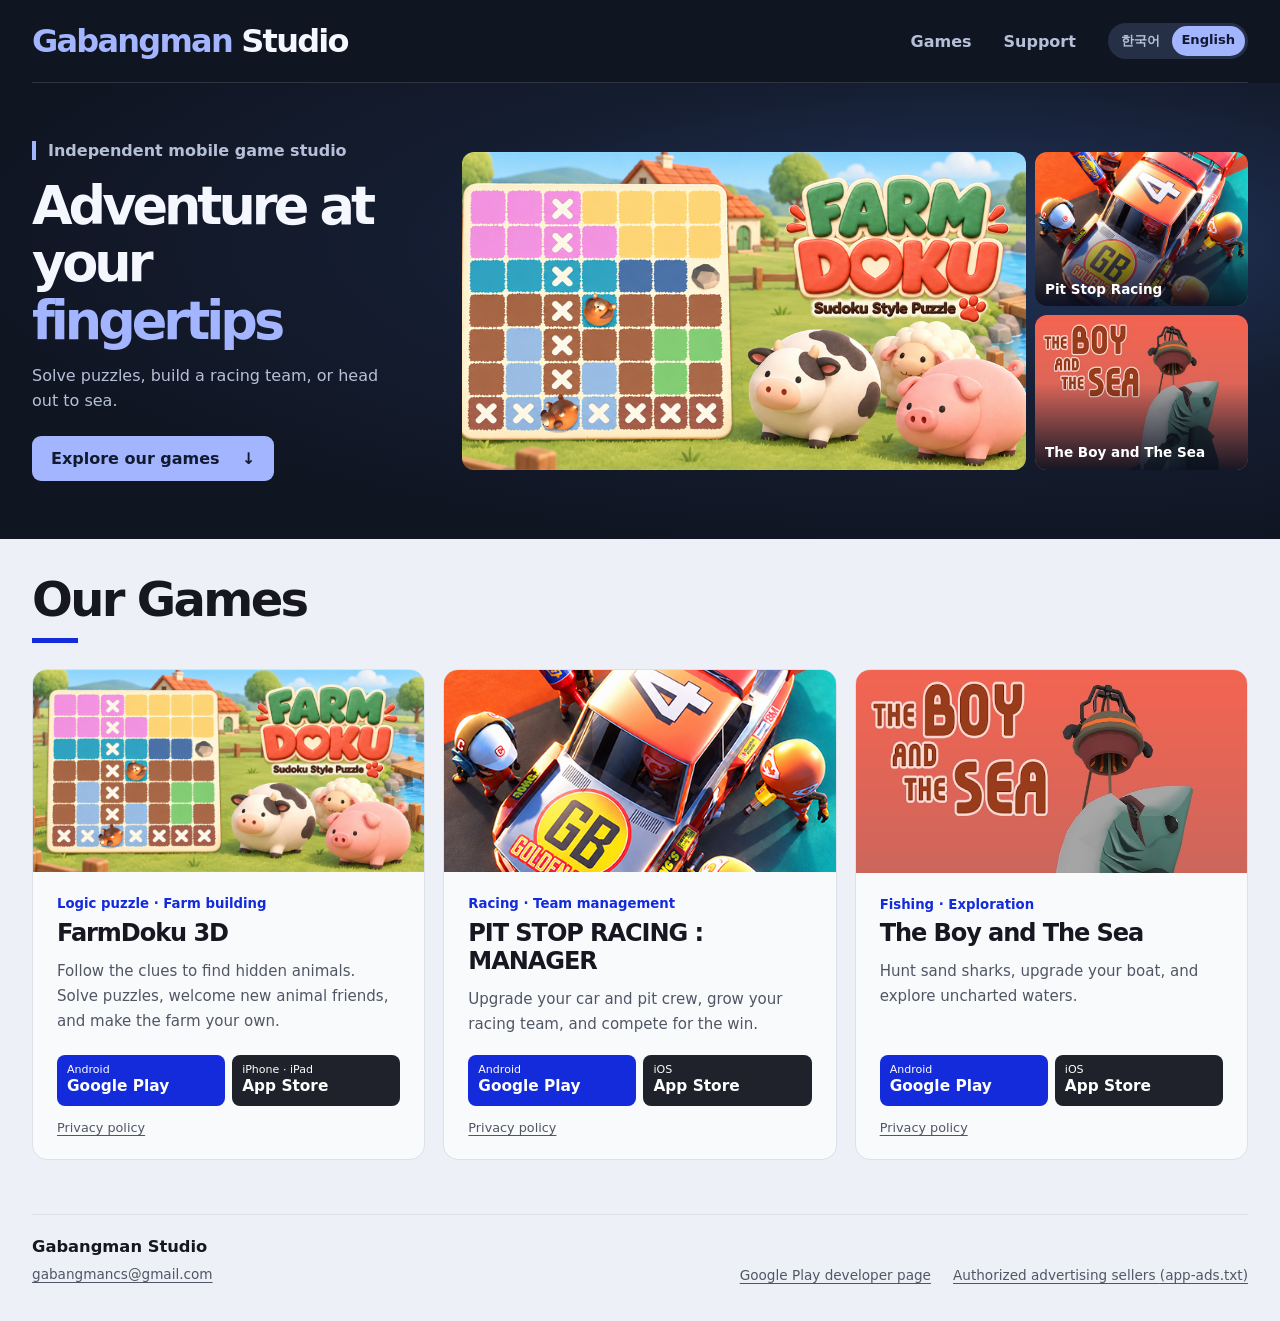
==== en/index.html @ d131b705 "Publish bilingual Gabangman Studio game showcase" ====
<!doctype html>
<html lang="en">
<head>
  <meta charset="utf-8">
  <meta name="viewport" content="width=device-width, initial-scale=1">
  <meta name="description" content="Explore Gabangman Studio games: FarmDoku 3D, Pit Stop Racing: Manager, and The Boy and The Sea.">
  <meta name="theme-color" content="#101522">
  <meta property="og:title" content="Gabangman Studio">
  <meta property="og:description" content="Adventure at your fingertips. Explore mobile games by Gabangman Studio.">
  <meta property="og:url" content="https://gabangman.github.io/en/">
  <meta property="og:image" content="https://gabangman.github.io/images/farmdoku.png">
  <link rel="alternate" hreflang="ko" href="https://gabangman.github.io/">
  <link rel="alternate" hreflang="en" href="https://gabangman.github.io/en/">
  <title>Gabangman Studio</title>
  <link rel="stylesheet" href="../styles.css">
</head>
<body>
  <a class="skip" href="#main">Skip to content</a>
  <div class="header-band">
    <header class="shell site-header">
      <a class="wordmark" href="./"><span>Gabangman</span> Studio</a>
      <div class="header-actions">
        <nav class="site-nav" aria-label="Main navigation">
          <a href="#games">Games</a>
          <a href="#support">Support</a>
        </nav>
        <nav class="language" aria-label="Language">
          <a href="../" hreflang="ko" lang="ko">한국어</a>
          <a href="./" hreflang="en" lang="en" aria-current="page">English</a>
        </nav>
      </div>
    </header>
  </div>
  <main id="main">
    <section class="hero-band" aria-labelledby="hero-title">
      <div class="shell hero">
        <div class="hero-copy">
          <p class="eyebrow">Independent mobile game studio</p>
          <h1 id="hero-title">Adventure at<br>your <em>fingertips</em></h1>
          <p class="hero-description">Solve puzzles, build a racing team, or head out to sea.</p>
          <a class="primary" href="#games">Explore our games <span aria-hidden="true">↓</span></a>
        </div>
        <div class="hero-gallery">
          <a class="hero-feature" href="#farmdoku" aria-label="FarmDoku 3D">
            <img class="hero-art" src="../images/farmdoku.png" width="1024" height="500" fetchpriority="high" alt="A colorful puzzle board and round animals on a FarmDoku 3D farm">
          </a>
          <a class="hero-tile" href="#pit-stop-racing" aria-label="Pit Stop Racing: Manager">
            <img class="racing" src="../images/pit-stop-racing.png" width="512" height="512" alt="">
            <span>Pit Stop Racing</span>
          </a>
          <a class="hero-tile" href="#the-boy-and-the-sea" aria-label="The Boy and The Sea">
            <img class="sea" src="../images/the-boy-and-the-sea.jpg" width="720" height="1280" alt="">
            <span>The Boy and The Sea</span>
          </a>
        </div>
      </div>
    </section>
    <section class="shell games" id="games" aria-labelledby="games-title">
      <h2 id="games-title" lang="en">Our Games</h2>
      <div class="game-grid">
        <article class="game" id="farmdoku">
          <img class="game-art farm" src="../images/farmdoku.png" width="1024" height="500" loading="lazy" alt="FarmDoku 3D puzzle and farm artwork">
          <div class="game-copy">
            <p class="genre">Logic puzzle · Farm building</p>
            <h3>FarmDoku 3D</h3>
            <p class="description">Follow the clues to find hidden animals. Solve puzzles, welcome new animal friends, and make the farm your own.</p>
            <div class="stores" aria-label="Download FarmDoku 3D">
              <a class="store play" href="https://play.google.com/store/apps/details?id=com.gabangmanstudio.farmdoku" aria-label="FarmDoku 3D Google Play"><small>Android</small><strong>Google Play</strong></a>
              <a class="store apple" href="https://apps.apple.com/app/id6829383955" aria-label="FarmDoku 3D App Store"><small>iPhone · iPad</small><strong>App Store</strong></a>
            </div>
            <a class="policy" href="https://sites.google.com/view/farmdoku-privacy-policy">Privacy policy</a>
          </div>
        </article>
        <article class="game" id="pit-stop-racing">
          <img class="game-art racing" src="../images/pit-stop-racing.png" width="512" height="512" loading="lazy" alt="Race car and pit crew in the official Pit Stop Racing store artwork">
          <div class="game-copy">
            <p class="genre">Racing · Team management</p>
            <h3>PIT STOP RACING : MANAGER</h3>
            <p class="description">Upgrade your car and pit crew, grow your racing team, and compete for the win.</p>
            <div class="stores" aria-label="Download Pit Stop Racing: Manager">
              <a class="store play" href="https://play.google.com/store/apps/details?id=com.gabangmanstudio.psrmanager" aria-label="Pit Stop Racing: Manager on Google Play"><small>Android</small><strong>Google Play</strong></a>
              <a class="store apple" href="https://apps.apple.com/app/id1246080229" aria-label="Pit Stop Racing: Manager on the App Store"><small>iOS</small><strong>App Store</strong></a>
            </div>
            <a class="policy" href="https://sites.google.com/view/psr-manager-privacy">Privacy policy</a>
          </div>
        </article>
        <article class="game" id="the-boy-and-the-sea">
          <img class="game-art sea" src="../images/the-boy-and-the-sea.jpg" width="720" height="1280" loading="lazy" alt="English poster for The Boy and The Sea featuring a giant shark">
          <div class="game-copy">
            <p class="genre">Fishing · Exploration</p>
            <h3>The Boy and The Sea</h3>
            <p class="description">Hunt sand sharks, upgrade your boat, and explore uncharted waters.</p>
            <div class="stores" aria-label="Download The Boy and The Sea">
              <a class="store play" href="https://play.google.com/store/apps/details?id=com.Gabangman.SandShark" aria-label="The Boy and The Sea on Google Play"><small>Android</small><strong>Google Play</strong></a>
              <a class="store apple" href="https://apps.apple.com/app/id1565817531" aria-label="The Boy and The Sea on the App Store"><small>iOS</small><strong>App Store</strong></a>
            </div>
            <a class="policy" href="https://sites.google.com/view/the-boy-and-the-sea-privacy">Privacy policy</a>
          </div>
        </article>
      </div>
    </section>
  </main>
  <footer class="shell site-footer" id="support">
    <div>
      <h2>Gabangman Studio</h2>
      <a href="mailto:gabangmancs@gmail.com">gabangmancs@gmail.com</a>
    </div>
    <nav aria-label="Studio support">
      <a href="https://play.google.com/store/apps/dev?id=7177664550778163232">Google Play developer page</a>
      <a href="/app-ads.txt">Authorized advertising sellers <span lang="en">(app-ads.txt)</span></a>
    </nav>
  </footer>
</body>
</html>
---- styles.css ----
:root {
  color-scheme: light;
  --ink: #161720;
  --muted: #515665;
  --blue: #142bdc;
  --line: #dce0e8;
  font-family: "Pretendard", "Noto Sans KR", "Malgun Gothic", system-ui, sans-serif;
  color: var(--ink);
  background: #edf0f6;
  scroll-behavior: smooth;
}
*, *::before, *::after { box-sizing: border-box; }
body { margin: 0; }
a { color: inherit; }
a:focus-visible { outline: 3px solid var(--blue); outline-offset: 4px; }
img { display: block; max-width: 100%; }
.shell { width: min(100% - 64px, 1320px); margin-inline: auto; }
.skip { position: absolute; left: 12px; top: 10px; transform: translateY(-160%); background: white; padding: .7em 1em; z-index: 1; }
.skip:focus { transform: none; }
.header-band, .hero-band {
  --stage-ink: #f5f7ff;
  --stage-muted: #b5c0d8;
  --stage-accent: #a4b5ff;
  background: #101522;
  color: var(--stage-ink);
}
.hero-band {
  background: radial-gradient(ellipse at 76% 35%, #23365f 0%, #151e32 38%, #101522 75%);
}
.header-band a:focus-visible, .hero-band a:focus-visible { outline-color: var(--stage-accent); }
.site-header { display: flex; justify-content: space-between; align-items: center; gap: 18px; padding-block: 22px; border-bottom: 1px solid #e5edff24; }
.wordmark { font-size: clamp(1.16rem, 2.5vw, 2rem); font-weight: 900; letter-spacing: -.055em; text-decoration: none; white-space: nowrap; }
.wordmark span { color: var(--stage-accent); }
.header-actions, .site-nav { display: flex; align-items: center; gap: clamp(14px, 2.5vw, 34px); }
.site-header nav a { font-weight: 800; text-decoration: none; color: var(--stage-muted); white-space: nowrap; }
.language { display: flex; gap: 2px; padding: 3px; background: #253047; border-radius: 999px; }
.language a { display: block; padding: .44em .75em; font-size: .82rem; border-radius: 999px; }
.language a[aria-current="page"] { background: var(--stage-accent); color: #111a31; }
.site-header nav a:not([aria-current]):hover { color: white; }
.policy:hover, .site-footer a:hover { color: var(--blue); }
.hero { display: grid; grid-template-columns: minmax(0, .77fr) minmax(0, 1.6fr); gap: clamp(22px, 4vw, 60px); align-items: center; padding-block: clamp(28px, 4.5vw, 64px); }
.eyebrow { border-left: 4px solid var(--stage-accent); color: var(--stage-muted); padding-left: 12px; font-size: clamp(.8rem, 1.45vw, 1rem); font-weight: 800; margin: 0 0 17px; }
h1 { font-size: clamp(2.22rem, 4.55vw, 4.5rem); line-height: 1.1; letter-spacing: -.076em; word-break: keep-all; margin: 0 0 14px; font-weight: 900; }
html[lang="en"] h1 { font-size: clamp(2.22rem, 4.1vw, 4.05rem); }
h1 em { font-style: normal; color: var(--stage-accent); }
.hero-description { margin: 0 0 23px; max-width: 34ch; color: var(--stage-muted); line-height: 1.55; word-break: keep-all; }
.primary { display: inline-flex; align-items: center; gap: 22px; padding: 13px 19px; border-radius: 9px; text-decoration: none; background: var(--stage-accent); color: #111a31; font-weight: 800; }
.primary:hover { background: #c0ccff; }
.hero-gallery { display: grid; grid-template: repeat(2, minmax(0, 1fr)) / minmax(0, 2.65fr) minmax(0, 1fr); gap: 9px; aspect-ratio: 2.48; }
.hero-gallery a { display: block; position: relative; isolation: isolate; border-radius: 12px; overflow: hidden; background: #202b43; text-decoration: none; }
.hero-gallery img { width: 100%; height: 100%; object-fit: cover; transition: transform .25s ease; }
.hero-gallery a:hover img { transform: scale(1.03); }
.hero-feature { grid-row: span 2; }
.hero-tile::after { content: ""; position: absolute; inset: 0; background: linear-gradient(transparent 44%, #090e1de8); }
.hero-tile span { position: absolute; z-index: 1; inset: auto 10px 9px; font-size: clamp(.72rem, 1.06vw, .94rem); line-height: 1.15; font-weight: 800; color: white; }
.hero-tile .sea { object-position: 50% 11%; }
.games { padding-block: 34px 54px; }
.games h2 { margin: 0 0 26px; font-size: clamp(1.95rem, 3.8vw, 3rem); line-height: 1.1; letter-spacing: -.055em; }
.games h2::after { content: ""; display: block; width: 46px; height: 5px; background: var(--blue); margin-top: 12px; }
.game-grid { display: grid; grid-template-columns: repeat(3, minmax(0, 1fr)); gap: 18px; }
.game { border: 1px solid var(--line); border-radius: 15px; overflow: hidden; min-width: 0; display: flex; flex-direction: column; background: #f9fafc; }
.game-art { width: 100%; height: auto; aspect-ratio: 1.93; object-fit: cover; }
.racing { object-position: center 49%; }
.sea { object-position: center 10%; }
.game-copy { display: flex; flex-direction: column; flex: 1; padding: clamp(15px, 2vw, 24px); }
.genre { margin: 0 0 .45rem; font-size: .83rem; color: var(--blue); font-weight: 800; }
.game h3 { font-size: clamp(1.12rem, 1.88vw, 1.72rem); line-height: 1.18; letter-spacing: -.045em; margin: 0; }
.english-title { display: block; margin-top: .3em; font-size: .69em; letter-spacing: -.02em; color: var(--muted); }
.description { margin: 12px 0 18px; color: var(--muted); line-height: 1.65; font-size: .94rem; word-break: keep-all; }
.stores { margin-top: auto; display: grid; grid-template-columns: repeat(2, minmax(0, 1fr)); gap: 7px; }
.store { padding: 8px 10px; border-radius: 8px; text-decoration: none; display: flex; flex-direction: column; justify-content: center; min-height: 50px; }
.store small { font-size: .69rem; line-height: 1.2; }
.store strong { font-size: clamp(.77rem, 1.2vw, .98rem); line-height: 1.4; }
.play { background: var(--blue); color: #fff; }
.play:hover { background: #1021ac; }
.apple { background: #20222b; color: #fff; }
.apple:hover { background: #343745; }
.policy { align-self: flex-start; margin-top: 14px; font-size: .8rem; color: var(--muted); text-underline-offset: 3px; }
.site-footer { display: flex; justify-content: space-between; gap: 20px; align-items: end; padding-block: 22px 38px; border-top: 1px solid var(--line); color: var(--muted); }
.site-footer h2 { font-size: 1.02rem; margin: 0 0 8px; color: var(--ink); }
.site-footer a { font-size: .85rem; text-underline-offset: 3px; }
.site-footer nav { display: flex; gap: 10px 22px; flex-wrap: wrap; }
@media (max-width: 840px) {
  .shell { width: calc(100% - 36px); }
  .hero { grid-template-columns: 1fr; gap: 25px; }
  h1 { font-size: clamp(2.55rem, 7.5vw, 4.4rem); }
  .game-grid { grid-template-columns: repeat(2, minmax(0, 1fr)); }
}
@media (max-width: 560px) {
  .site-header { padding-block: 14px; gap: 10px; }
  .site-nav { display: none; }
  .language a { font-size: .77rem; }
  .hero-gallery { grid-template: auto auto / repeat(2, minmax(0, 1fr)); aspect-ratio: auto; }
  .hero-feature { grid-row: auto; grid-column: span 2; aspect-ratio: 2.048; }
  .hero-tile { aspect-ratio: 2.05; }
  .game-grid { grid-template-columns: 1fr; gap: 15px; }
  .game h3 { font-size: 1.45rem; }
  .site-footer { align-items: start; flex-direction: column; }
}
@media (prefers-reduced-motion: reduce) { :root { scroll-behavior: auto; } .hero-gallery img { transition: none; } }
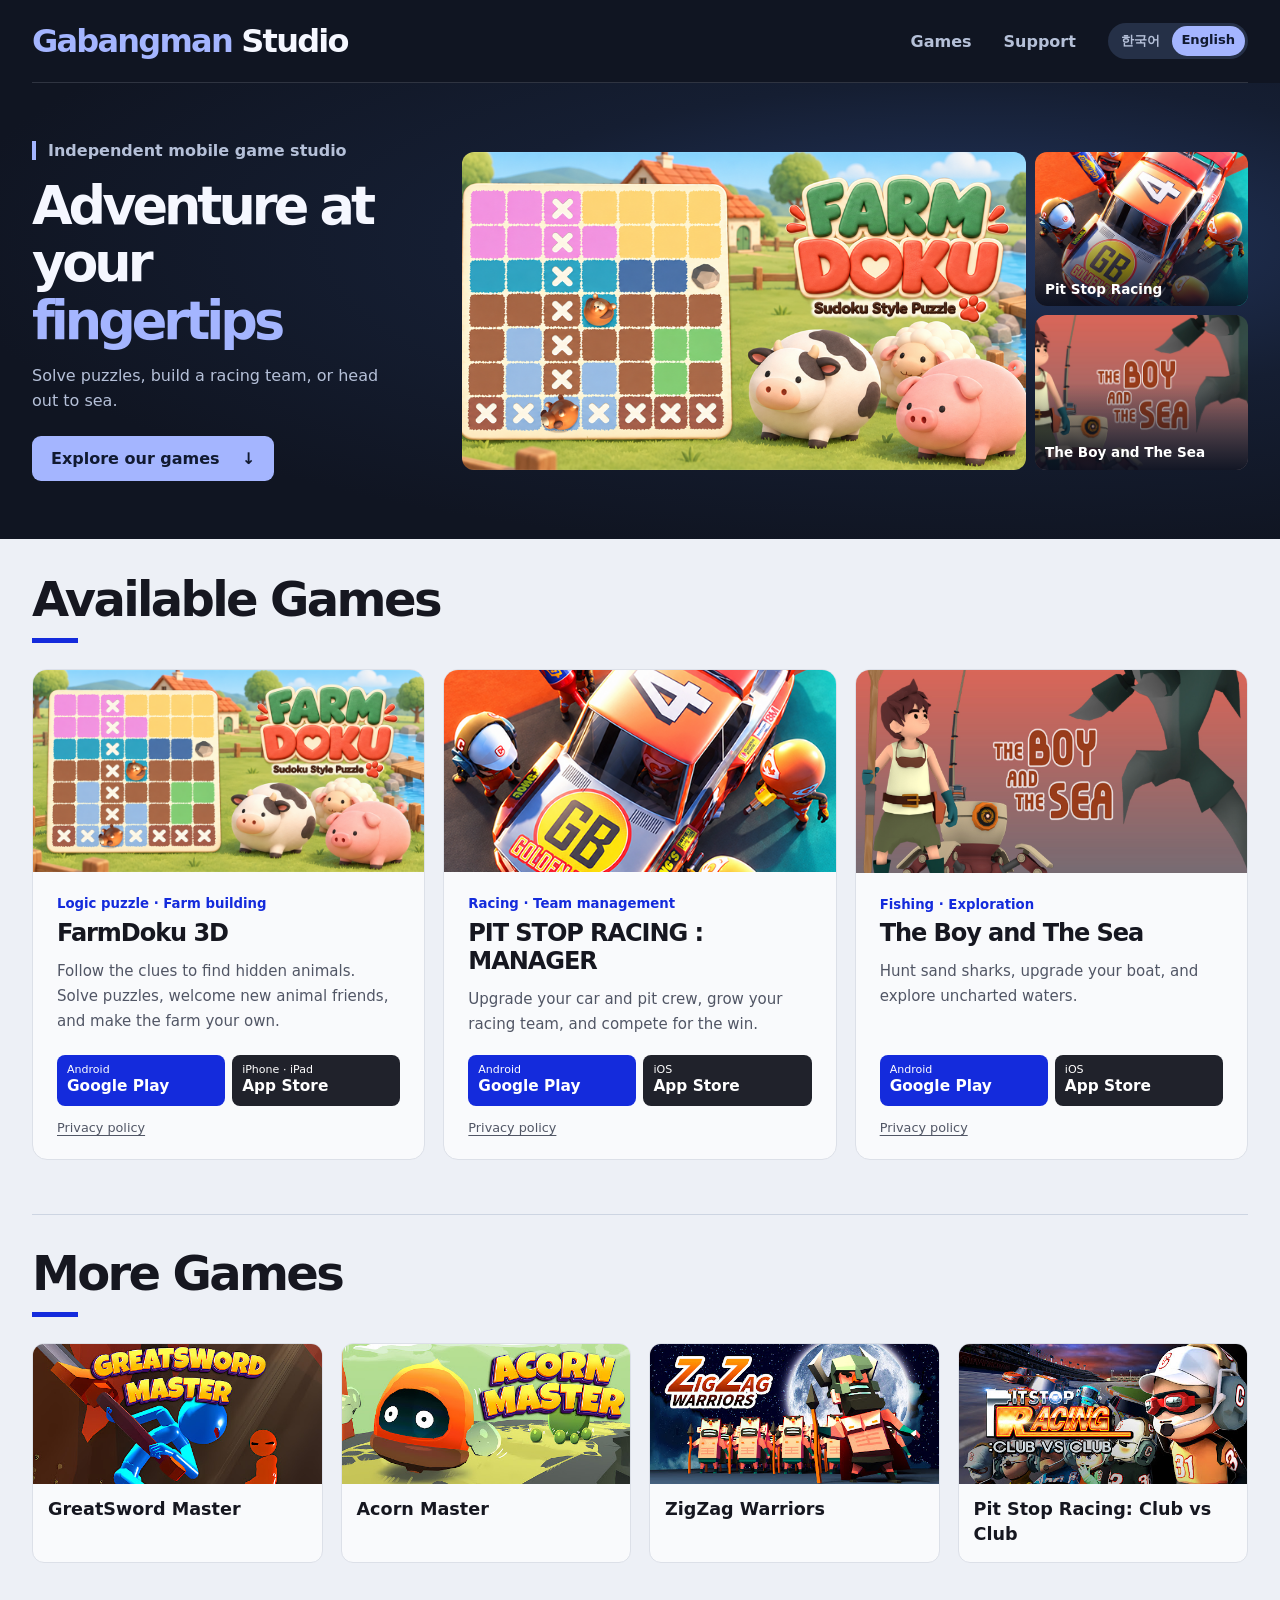
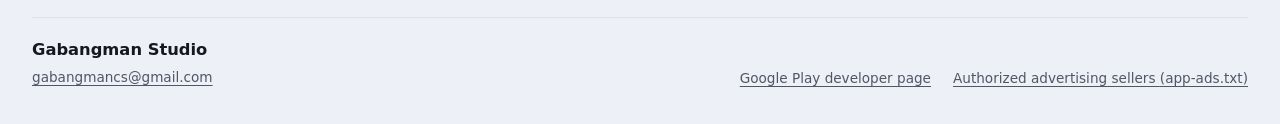
==== commit 0c8f060b: "Add more studio games and update Sea artwork" ====
--- a/en/index.html
+++ b/en/index.html
@@ -49,14 +49,14 @@
             <span>Pit Stop Racing</span>
           </a>
           <a class="hero-tile" href="#the-boy-and-the-sea" aria-label="The Boy and The Sea">
-            <img class="sea" src="../images/the-boy-and-the-sea.jpg" width="720" height="1280" alt="">
+            <img class="sea" src="../images/the-boy-and-the-sea.png" width="1321" height="652" alt="">
             <span>The Boy and The Sea</span>
           </a>
         </div>
       </div>
     </section>
     <section class="shell games" id="games" aria-labelledby="games-title">
-      <h2 id="games-title" lang="en">Our Games</h2>
+      <h2 id="games-title">Available Games</h2>
       <div class="game-grid">
         <article class="game" id="farmdoku">
           <img class="game-art farm" src="../images/farmdoku.png" width="1024" height="500" loading="lazy" alt="FarmDoku 3D puzzle and farm artwork">
@@ -85,7 +85,7 @@
           </div>
         </article>
         <article class="game" id="the-boy-and-the-sea">
-          <img class="game-art sea" src="../images/the-boy-and-the-sea.jpg" width="720" height="1280" loading="lazy" alt="English poster for The Boy and The Sea featuring a giant shark">
+          <img class="game-art sea" src="../images/the-boy-and-the-sea.png" width="1321" height="652" loading="lazy" alt="English poster for The Boy and The Sea featuring a giant shark">
           <div class="game-copy">
             <p class="genre">Fishing · Exploration</p>
             <h3>The Boy and The Sea</h3>
@@ -96,6 +96,27 @@
             </div>
             <a class="policy" href="https://sites.google.com/view/the-boy-and-the-sea-privacy">Privacy policy</a>
           </div>
+        </article>
+      </div>
+    </section>
+    <section class="shell archive" aria-labelledby="archive-title">
+      <h2 id="archive-title">More Games</h2>
+      <div class="archive-grid">
+        <article class="archive-game">
+          <img src="../images/greatsword-master.jpg" width="512" height="250" loading="lazy" alt="">
+          <h3>GreatSword Master</h3>
+        </article>
+        <article class="archive-game">
+          <img src="../images/acorn-master.jpg" width="512" height="250" loading="lazy" alt="">
+          <h3>Acorn Master</h3>
+        </article>
+        <article class="archive-game">
+          <img src="../images/zigzag-warriors.jpg" width="512" height="250" loading="lazy" alt="">
+          <h3>ZigZag Warriors</h3>
+        </article>
+        <article class="archive-game">
+          <img src="../images/pit-stop-racing-club.jpg" width="512" height="250" loading="lazy" alt="">
+          <h3>Pit Stop Racing: Club vs Club</h3>
         </article>
       </div>
     </section>
--- a/styles.css
+++ b/styles.css
@@ -53,15 +53,13 @@
 .hero-feature { grid-row: span 2; }
 .hero-tile::after { content: ""; position: absolute; inset: 0; background: linear-gradient(transparent 44%, #090e1de8); }
 .hero-tile span { position: absolute; z-index: 1; inset: auto 10px 9px; font-size: clamp(.72rem, 1.06vw, .94rem); line-height: 1.15; font-weight: 800; color: white; }
-.hero-tile .sea { object-position: 50% 11%; }
 .games { padding-block: 34px 54px; }
-.games h2 { margin: 0 0 26px; font-size: clamp(1.95rem, 3.8vw, 3rem); line-height: 1.1; letter-spacing: -.055em; }
-.games h2::after { content: ""; display: block; width: 46px; height: 5px; background: var(--blue); margin-top: 12px; }
+.games h2, .archive h2 { margin: 0 0 26px; font-size: clamp(1.95rem, 3.8vw, 3rem); line-height: 1.1; letter-spacing: -.055em; }
+.games h2::after, .archive h2::after { content: ""; display: block; width: 46px; height: 5px; background: var(--blue); margin-top: 12px; }
 .game-grid { display: grid; grid-template-columns: repeat(3, minmax(0, 1fr)); gap: 18px; }
 .game { border: 1px solid var(--line); border-radius: 15px; overflow: hidden; min-width: 0; display: flex; flex-direction: column; background: #f9fafc; }
 .game-art { width: 100%; height: auto; aspect-ratio: 1.93; object-fit: cover; }
 .racing { object-position: center 49%; }
-.sea { object-position: center 10%; }
 .game-copy { display: flex; flex-direction: column; flex: 1; padding: clamp(15px, 2vw, 24px); }
 .genre { margin: 0 0 .45rem; font-size: .83rem; color: var(--blue); font-weight: 800; }
 .game h3 { font-size: clamp(1.12rem, 1.88vw, 1.72rem); line-height: 1.18; letter-spacing: -.045em; margin: 0; }
@@ -76,6 +74,11 @@
 .apple { background: #20222b; color: #fff; }
 .apple:hover { background: #343745; }
 .policy { align-self: flex-start; margin-top: 14px; font-size: .8rem; color: var(--muted); text-underline-offset: 3px; }
+.archive { padding-block: 32px 54px; border-top: 1px solid #cdd5e2; }
+.archive-grid { display: grid; grid-template-columns: repeat(4, minmax(0, 1fr)); gap: 18px; }
+.archive-game { min-width: 0; border: 1px solid var(--line); border-radius: 12px; overflow: hidden; background: #f9fafc; }
+.archive-game img { width: 100%; height: auto; aspect-ratio: 1024 / 500; }
+.archive-game h3 { margin: 0; padding: 13px 15px 15px; font-size: clamp(.9rem, 1.45vw, 1.1rem); line-height: 1.4; word-break: keep-all; }
 .site-footer { display: flex; justify-content: space-between; gap: 20px; align-items: end; padding-block: 22px 38px; border-top: 1px solid var(--line); color: var(--muted); }
 .site-footer h2 { font-size: 1.02rem; margin: 0 0 8px; color: var(--ink); }
 .site-footer a { font-size: .85rem; text-underline-offset: 3px; }
@@ -84,7 +87,7 @@
   .shell { width: calc(100% - 36px); }
   .hero { grid-template-columns: 1fr; gap: 25px; }
   h1 { font-size: clamp(2.55rem, 7.5vw, 4.4rem); }
-  .game-grid { grid-template-columns: repeat(2, minmax(0, 1fr)); }
+  .game-grid, .archive-grid { grid-template-columns: repeat(2, minmax(0, 1fr)); }
 }
 @media (max-width: 560px) {
   .site-header { padding-block: 14px; gap: 10px; }
@@ -94,6 +97,7 @@
   .hero-feature { grid-row: auto; grid-column: span 2; aspect-ratio: 2.048; }
   .hero-tile { aspect-ratio: 2.05; }
   .game-grid { grid-template-columns: 1fr; gap: 15px; }
+  .archive-grid { gap: 12px; }
   .game h3 { font-size: 1.45rem; }
   .site-footer { align-items: start; flex-direction: column; }
 }
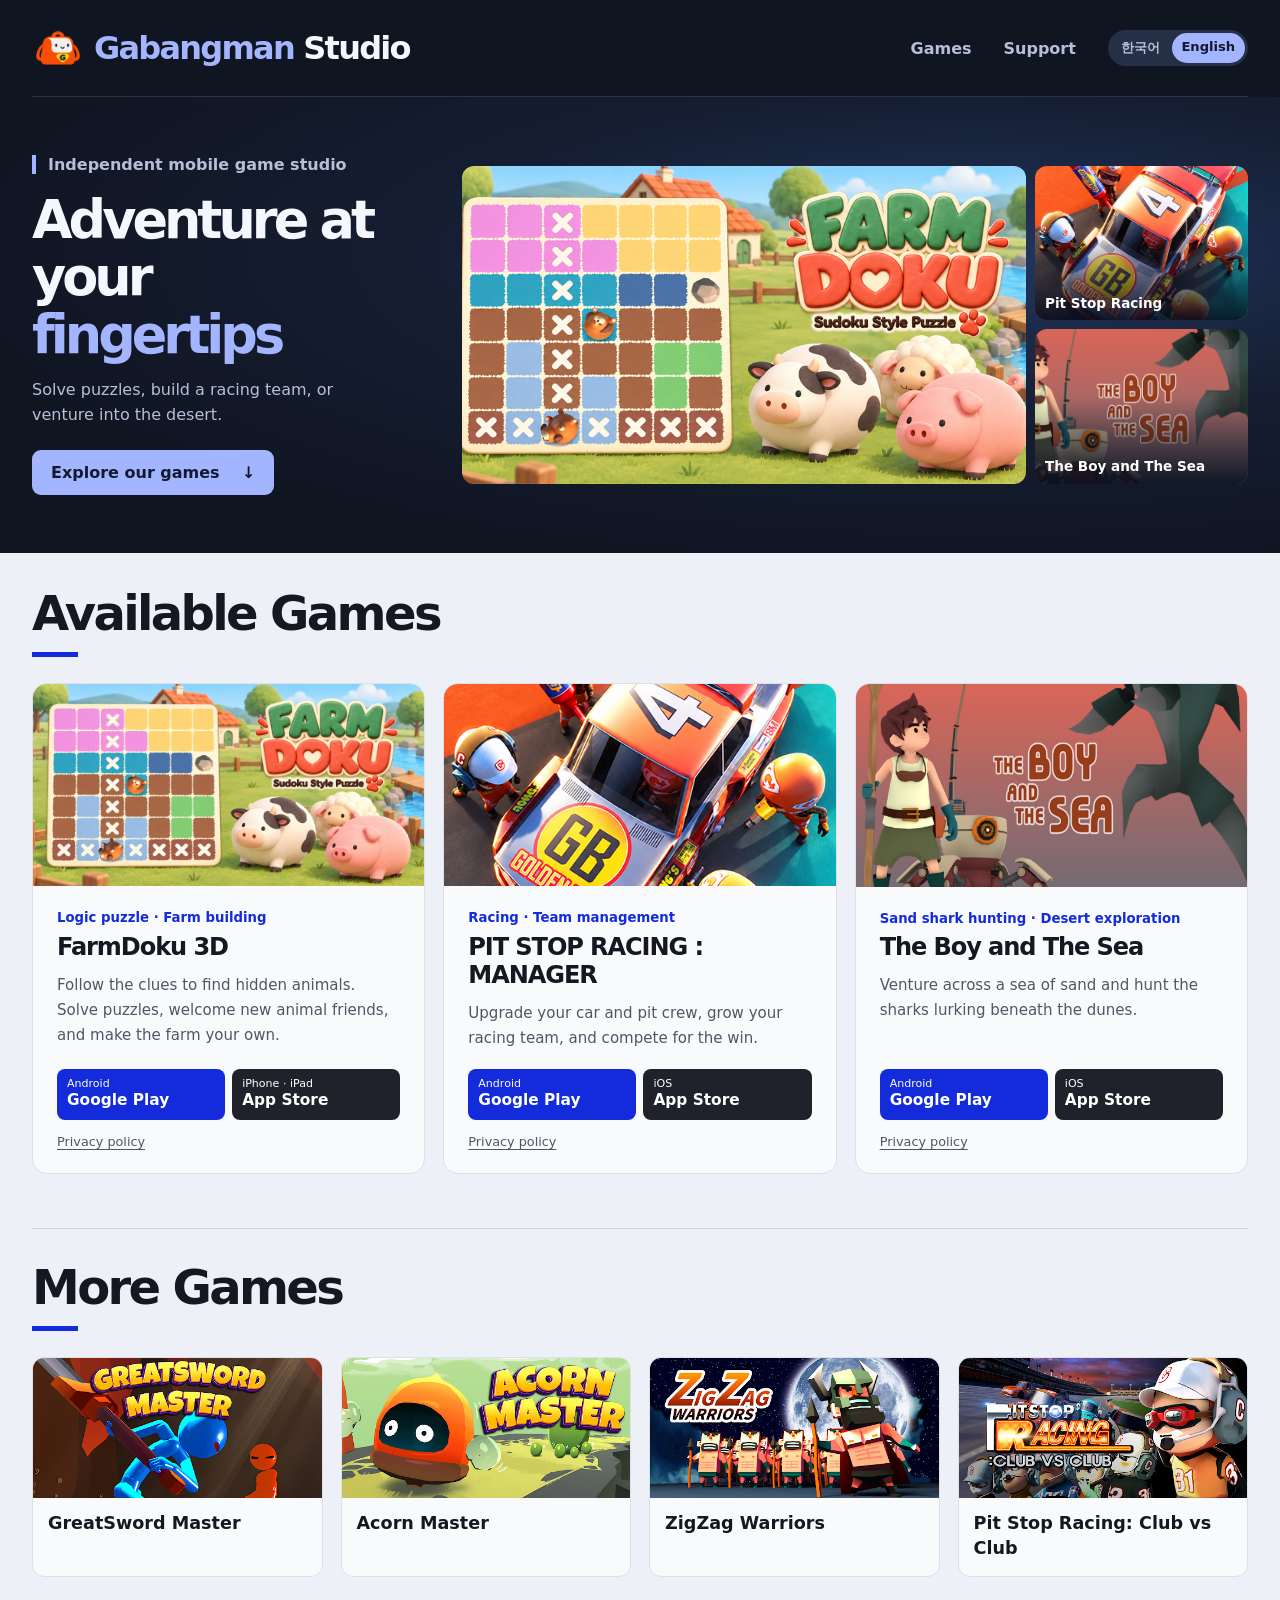
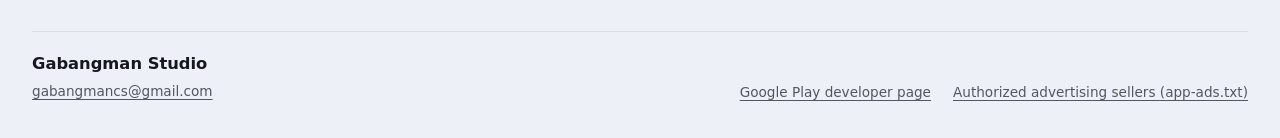
==== commit 8308e240: "Add studio mascot and correct desert adventure copy" ====
--- a/en/index.html
+++ b/en/index.html
@@ -18,7 +18,10 @@
   <a class="skip" href="#main">Skip to content</a>
   <div class="header-band">
     <header class="shell site-header">
-      <a class="wordmark" href="./"><span>Gabangman</span> Studio</a>
+      <a class="wordmark" href="./">
+        <img class="brand-icon" src="../images/gabangman-studio-icon.png" width="256" height="256" alt="">
+        <span class="brand-name"><span>Gabangman</span> Studio</span>
+      </a>
       <div class="header-actions">
         <nav class="site-nav" aria-label="Main navigation">
           <a href="#games">Games</a>
@@ -37,7 +40,7 @@
         <div class="hero-copy">
           <p class="eyebrow">Independent mobile game studio</p>
           <h1 id="hero-title">Adventure at<br>your <em>fingertips</em></h1>
-          <p class="hero-description">Solve puzzles, build a racing team, or head out to sea.</p>
+          <p class="hero-description">Solve puzzles, build a racing team, or venture into the desert.</p>
           <a class="primary" href="#games">Explore our games <span aria-hidden="true">↓</span></a>
         </div>
         <div class="hero-gallery">
@@ -87,9 +90,9 @@
         <article class="game" id="the-boy-and-the-sea">
           <img class="game-art sea" src="../images/the-boy-and-the-sea.png" width="1321" height="652" loading="lazy" alt="English poster for The Boy and The Sea featuring a giant shark">
           <div class="game-copy">
-            <p class="genre">Fishing · Exploration</p>
+            <p class="genre">Sand shark hunting · Desert exploration</p>
             <h3>The Boy and The Sea</h3>
-            <p class="description">Hunt sand sharks, upgrade your boat, and explore uncharted waters.</p>
+            <p class="description">Venture across a sea of sand and hunt the sharks lurking beneath the dunes.</p>
             <div class="stores" aria-label="Download The Boy and The Sea">
               <a class="store play" href="https://play.google.com/store/apps/details?id=com.Gabangman.SandShark" aria-label="The Boy and The Sea on Google Play"><small>Android</small><strong>Google Play</strong></a>
               <a class="store apple" href="https://apps.apple.com/app/id1565817531" aria-label="The Boy and The Sea on the App Store"><small>iOS</small><strong>App Store</strong></a>
--- a/styles.css
+++ b/styles.css
@@ -29,8 +29,9 @@
 }
 .header-band a:focus-visible, .hero-band a:focus-visible { outline-color: var(--stage-accent); }
 .site-header { display: flex; justify-content: space-between; align-items: center; gap: 18px; padding-block: 22px; border-bottom: 1px solid #e5edff24; }
-.wordmark { font-size: clamp(1.16rem, 2.5vw, 2rem); font-weight: 900; letter-spacing: -.055em; text-decoration: none; white-space: nowrap; }
-.wordmark span { color: var(--stage-accent); }
+.wordmark { display: inline-flex; align-items: center; gap: clamp(4px, 1vw, 10px); font-size: clamp(1.16rem, 2.5vw, 2rem); font-weight: 900; letter-spacing: -.055em; text-decoration: none; white-space: nowrap; }
+.brand-name > span { color: var(--stage-accent); }
+.brand-icon { display: block; width: clamp(30px, 4.3vw, 52px); height: auto; flex: none; }
 .header-actions, .site-nav { display: flex; align-items: center; gap: clamp(14px, 2.5vw, 34px); }
 .site-header nav a { font-weight: 800; text-decoration: none; color: var(--stage-muted); white-space: nowrap; }
 .language { display: flex; gap: 2px; padding: 3px; background: #253047; border-radius: 999px; }
@@ -93,6 +94,7 @@
   .site-header { padding-block: 14px; gap: 10px; }
   .site-nav { display: none; }
   .language a { font-size: .77rem; }
+  .wordmark { font-size: clamp(.98rem, 3.4vw, 1.16rem); }
   .hero-gallery { grid-template: auto auto / repeat(2, minmax(0, 1fr)); aspect-ratio: auto; }
   .hero-feature { grid-row: auto; grid-column: span 2; aspect-ratio: 2.048; }
   .hero-tile { aspect-ratio: 2.05; }
@@ -101,4 +103,10 @@
   .game h3 { font-size: 1.45rem; }
   .site-footer { align-items: start; flex-direction: column; }
 }
+@media (max-width: 360px) {
+  .site-header { width: calc(100% - 24px); gap: 6px; }
+  .wordmark { font-size: .92rem; }
+  .brand-icon { width: 26px; }
+  .language a { padding-inline: .45em; }
+}
 @media (prefers-reduced-motion: reduce) { :root { scroll-behavior: auto; } .hero-gallery img { transition: none; } }
